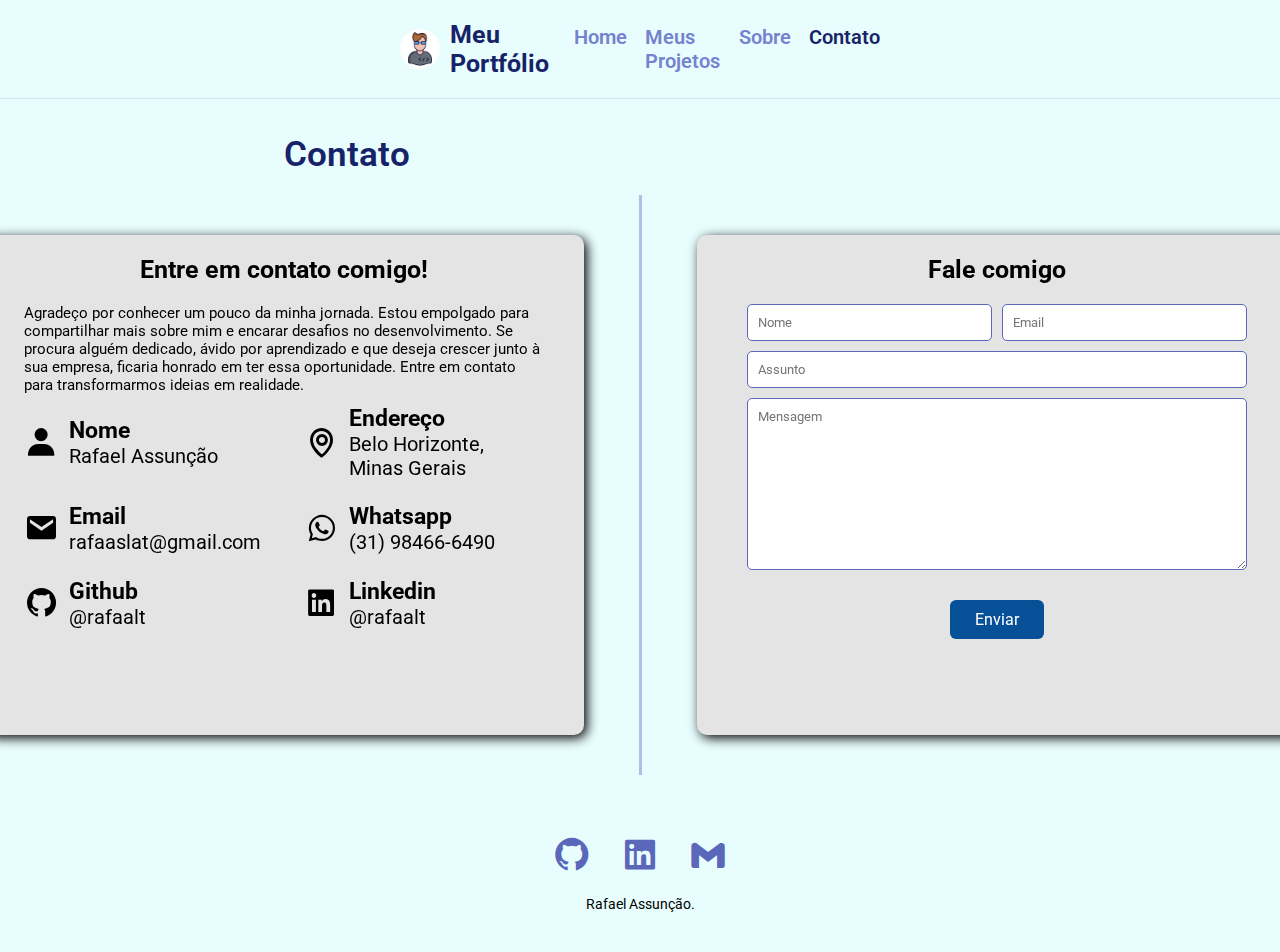
==== contato.html @ a6a91e9c "index e contato" ====
<!DOCTYPE html>
<html lang="pt-br">
<head>
    <meta charset="UTF-8">
    <meta name="viewport" content="width=device-width, initial-scale=1.0">
    <link rel="stylesheet" href="style.css">
    <link rel="stylesheet" href="styleContato.css">
    <link href='https://unpkg.com/boxicons@2.1.4/css/boxicons.min.css' rel='stylesheet'>
    <title>Contato</title>
</head>
<body>
    <header>
        <div class="logo">
            <img src="assets/icon.gif">
            <p>Meu Portfólio</p>
        </div>
        <div class="links">
            <a href="index.html">Home</a>
            <a href="projetos.html">Meus Projetos</a>
            <a href="sobre.html">Sobre</a>
            <a class="selected" href="contato.html">Contato</a>
        </div>
    </header>
    <div class="title">Contato</div>
    <div class="contato-container">
        <div class="left">
            <div class="contato">
                <h4>Entre em contato comigo!</h4>
                <p class="desc">Agradeço por conhecer um pouco da minha jornada. Estou empolgado para compartilhar mais sobre mim e encarar desafios no desenvolvimento. Se procura alguém dedicado, ávido por aprendizado e que deseja crescer junto à sua empresa, ficaria honrado em ter essa oportunidade. Entre em contato para transformarmos ideias em realidade.</p>
                <div class="itens">
                    <div class="item">
                        <div class="icon">
                            <i class="bx bxs-user"></i>
                        </div>
                        <div class="dados">
                            <h3 class="info1">Nome</h3>
                            <p class="info2">Rafael Assunção</p>
                        </div>
                    </div>
                    <div class="item">
                        <div class="icon">
                            <i class="bx bx-map"></i>
                        </div>
                        <div class="dados">
                            <h3 class="info1">Endereço</h3>
                            <p class="info2">Belo Horizonte, <br>Minas Gerais</p>
                        </div>
                    </div>
                    <div class="item">
                        <div class="icon">
                            <i class="bx bxs-envelope"></i>
                        </div>
                        <div class="dados">
                            <h3 class="info1">Email</h3>
                            <p class="info2">rafaaslat@gmail.com</p>
                        </div>
                    </div>
                    <div class="item">
                        <div class="icon">
                            <i class="bx bxl-whatsapp"></i>
                        </div>
                        <div class="dados">
                            <h3 class="info1">Whatsapp</h3>
                            <p class="info2">(31) 98466-6490</p>
                        </div>
                    </div>
                    <div class="item">
                        <div class="icon">
                            <i class="bx bxl-github"></i>
                        </div>
                        <div class="dados">
                            <h3 class="info1">Github</h3>
                            <p class="info2">@rafaalt</p>
                        </div>
                    </div>
                    <div class="item">
                        <div class="icon">
                            <i class="bx bxl-linkedin-square"></i>
                        </div>
                        <div class="dados">
                            <h3 class="info1">Linkedin</h3>
                            <p class="info2">@rafaalt</p>
                        </div>
                    </div>
                </div>
            </div>
        </div>
        <div class="right">
            <div class="contato">
                <h4>Fale comigo</h4>
                <form action="https://formsubmit.co/rafaaslat@gmail.com" method="POST" class="input-area">
                    <div class="fields">
                    <div class="field name">
                        <input type="text" name="nome" placeholder="Nome" required>
                    </div>
                    <div class="field email">
                        <input type="email" name="email" placeholder="Email" required>
                    </div> 
                    </div> 
                    <div class="field">
                    <input type="text" name="assunto" placeholder="Assunto" required>
                    </div>
                    <div class="textarea">
                    <textarea cols="30" rows="10" name="mensagem" placeholder="Mensagem" required></textarea>
                    </div>
                    <div class="button">
                    <button type="submit">Enviar</button> 
                    </div> 
                    <input type="hidden" name="_subject" target="_blank" value="New submission!">
                </form>
            </div>
        </div>
    </div>
    
    <footer>
        <div class="socials">
            <a href="https://github.com/rafaalt" target="_blank">
                <i class='bx bxl-github'></i>
            </a>
            <a href="https://linkedin.com/in/rafaalt" target="_blank">
                <i class='bx bxl-linkedin-square'></i>
            </a>
            <a href="mailto:rafaaslat@gmail.com" target="_blank">
                <i class='bx bxl-gmail'></i>
            </a>
        </div>
        <p>Rafael Assunção.</p>
    </footer>      
</body>
</html>
---- style.css ----
@import url('https://fonts.googleapis.com/css2?family=Roboto:ital,wght@0,300;0,400;0,500;0,700;1,400&display=swap');

*{
    margin: 0;
    padding: 0;
    box-sizing: border-box;
    font-family: 'Roboto', sans-serif;
}

body{
    display: flex;
    background-color: #e8fdfd;
    align-items: center;
    justify-content: center;
    flex-direction: column;
    cursor: default;
}

header{
    padding: 20px 400px;
    display: flex;
    align-items: center;
    justify-content: space-between;
    font-weight: 600;
    border-bottom: 1px solid rgb(30, 28, 121, 0.1);
    width: 100%;
}

header .logo{
    display: flex;
    align-items: center;
    gap: 10px;
    cursor: default;
}

header .logo img{
    width: 40px;
    height: 40px;
    border-radius: 50%;
}

header .logo p{
    font-size: 25px;
    color: #172368;
    font-weight: bold;
    text-decoration: none;
}

header .links{
    display: flex;
    gap: 18px;
    color: white;
    font-size: 20px;
}

header .links a{
    transition: color 0.3s ease;
    text-decoration: none;
    color: #7482cf;
}

header .links a:hover,
header .links a.selected{
    color: #172368;
}
.index-me .dados{
    display: flex;
    justify-content: space-between;
    gap: 150px;
}
.index-me img{
    width: 300px;
    height: 300px;
    border-radius: 50%;
    filter: drop-shadow(5px 5px 10px rgba(255, 255, 255, 0.5));
}
.index-me .dados{
    text-align: center;
    display: flex;
}
.index-me .dados h1{
    font-size: 50px;
    color: #172368;
    margin-top: 15px;
}

.index-me .dados a{
    margin-top: 100px;
    justify-content: center;
    align-items: flex-end;
}

.index-me .dados p{
    margin-top: 15px;
    font-size: 30px;
    color: #172368;
}
/* Conhecimentos */
.meus-conhecimentos{
    display: grid;
    grid-template-columns: repeat(5, 1fr);
    gap: 35px;
    padding: 25px;
    align-items: center;
    justify-content: center;
    flex-direction: column;
    width: 100%;
    padding-inline: 250px;
}
.meus-conhecimentos .conhecimento{
    align-items: center;
    justify-content: center;
    text-align: center;
    cursor: pointer;
}
.meus-conhecimentos img{
    width: 100px;
    height: 100px;
    border-radius: 10%;
    filter: drop-shadow(1px 1px 1px rgba(1, 1, 1, 1));
}
.meus-conhecimentos .conhecimento:hover img{
    filter: drop-shadow(5px 5px 5px rgba(1, 1, 1, 1));
    cursor: pointer;
}
.meus-conhecimentos p{
    font-size: 25px;
    color: #172368;
    font-weight: 500;
    text-align: center;

}
.index-projects, .index-conhecimentos, .index-me{
    display: flex;
    align-items: center;
    justify-content: center;
    flex-direction: column;
    padding-top: 50px;
    padding-bottom: 50px;
    width: 1620px;
    border-bottom: 1px solid rgb(90, 103, 187, 0.5);
    margin-inline: 10px;
}
.main-projects{
    padding: 20px;
    display: flex;
    justify-content: space-between;
    gap: 40px;
    align-items: center;
    padding-inline: 250px;
}

.main-projects .main-project{
    display: flex;
    flex-direction: column;
    width: 360px;
    height: 500px;
    border-radius: 8px;
    background-color: rgb(236, 236, 236);
    padding: 20px;
}

.main-project:hover{
    cursor: pointer;
    filter: drop-shadow(5px 5px 10px rgba(0, 0, 0, 1));
}

.main-project:hover img{
    filter: drop-shadow(5px 5px 10px rgba(1, 1, 1, 1));
}

.main-project h3{
    font-size: 30px;
    padding: 0px 10px;
    margin-top: 10px;
    font-weight: 700;
}

.main-project .info{
    display: flex;
    flex-direction: column;
    justify-content: center;
    align-items: center;

}
.main-projects .main-project img{
    width: 320px;
    padding: 5px;
    border-radius: 15px;
}

.main-projects .main-project .info .language{
    padding: 3px 14px;
    border-radius: 16px;
    font-size: 16px;
    font-weight: bold;
    width: 110px;
    text-align: center;
    margin-inline: 15px;
}

.main-project .info .txt{
    margin-top: 20px;
    height: 90px;

}
.sub-title{
    padding: 15px 254px 15px;
    width: 100%;
    font-size: 30px;
    font-weight: 600;
    color: #172368;
}
.main-project .badge{
    align-items: center;
    display: flex;
    flex-direction: row;
    width: 300px;
    justify-content: center;
    margin-top: 5px;
}
.main-project .buttons{
    text-decoration: none;
    align-items: end;
    display: flex;
    flex-direction: row;
    width: 300px;
    justify-content: center;
    margin-top: 5px;
}
.main-project .buttons a{
    margin-inline: 15px;
}
.page-title{
    padding: 80px 234px 20px;
    width: 100%;
}

footer{
    padding: 40px 0;
    display: flex;
    flex-direction: column;
    align-items: center;
}

footer .socials{
    display: flex;
    align-items: center;
    gap: 28px;
    margin-bottom: 20px;
}

footer .socials i{
    font-size: 40px;
    cursor: pointer;
    color: rgb(90, 103, 187);
    transition: color 0.3s ease;
}

footer .socials i:hover{
    color: #303f9f;
}

footer p{
    font-size: 14px;
}

/* Projetos */
.container{
    padding: 30px 148px 60px;
    display: flex;
    flex-direction: column;
    align-items: center;
}


.projects .item{
    display: flex;
    gap: 30px;
    margin-bottom: 30px;
    padding-bottom: 30px;
    padding-inline: 30px;
    width: 1200px;
    border-bottom: 2px solid #8e97cf;
    position: relative;
}

.projects .item img{
    width: 424px;
    height: 240px;
    border-radius: 6px;
    transition: all 0.5s ease-in-out;
}

.projects .item img:hover{
    cursor: pointer;
    transition: all 0.3s ease;
    filter: drop-shadow(5px 5px 10px rgba(0, 0, 0, 1));
}

.projects .item h2{
    font-size: 30px;
    margin-bottom: 5px;
    margin-top: 10px;
}

.projects .item .details .item-info{
    display: flex;
    align-items: center;
    gap: 20px;
    margin-bottom: 20px;
}

.item .language{
    padding: 3px 14px;
    border-radius: 16px;
    font-size: 16px;
    font-weight: bold;
}

.Javascript{
    background-color: rgb(251, 255, 17);
    color: black;
}

.Python{
    background-color: #1e2e99;
    color: white;
}

.Swift{
    background-color: rgb(250, 96, 40);
    color: white;
}
.Aplicativo{
    background-color: rgb(20, 153, 38);
    color: white;
}
.Java{
    background-color: rgb(192, 0, 0);
    color: white;
}
.item .item-end{
    position: absolute;
    bottom: 0;
    align-items: end;
    display: flex;
    width:  680px;
    margin-bottom: 35px;
    justify-content: space-between;
}
.item .item-end p{
    font-weight: 500;
    font-size: 25px;
}
.main-project .buttons a,
.item .buttons a{
    display: inline-block;
    padding: 6px 10px;
    background-color: #7482cf;
    color:#fff;
    text-decoration: none;
    text-align: center;
    font-weight: 500;
    border-radius: 10px;
    margin-right: 10px;
    margin-top: 20px;
    transition: all 0.1s ease;
}

.btn-final{
    display: inline-block;
    padding: 10px;
    background-color: #172368;
    color:#fff;
    text-decoration: none;
    text-align: center;
    font-weight: 500;
    border-radius: 6px;
    margin-top: 20px;
    transition: all 0.1s ease;
    cursor: pointer;
}
.btn-final:hover{
    background-color: #681732;
    transform: translateY(-3px);
}
.main-project .buttons a:hover,
.item .buttons a:hover{
    background-color: #2b3a96;
    box-shadow: 0px 7px 29px 0px rgba(100,100,111,0.2);
}
---- styleContato.css ----
.contato-container{
    display: flex;
    padding: 20px;
}
.contato-container .contato{
    width: 600px;
    height: 500px;
    margin-inline: 15px;
    padding-inline: 20px;
    background-color: rgb(228, 228, 228);
    border-radius: 10px;
    filter: drop-shadow(3px 3px 6px rgba(0, 0, 0, 1));
}
.contato:hover{
    filter: drop-shadow(5px 5px 10px rgba(0, 0, 0, 1));
}
.contato-container .itens{
    display: grid;
    grid-template-columns: repeat(2, 1fr);
}
.title{
    padding: 35px 284px 0px;
    width: 100%;
    font-size: 35px;
    font-weight: 600;
    color: #172368;
}
.contato-container .itens .item{
    display: flex;
    align-items: center;
    padding: 10px;
}

.contato-container .itens .item .dados{
    display: flex;
    flex-direction: column;
    font-size: 20px;
}

.contato-container .itens i{
    font-size: 35px;
    padding: 10px;
}
.left{
    padding: 40px;
}
.right{
    padding: 40px;
    border-left: 3px solid rgb(90, 103, 187, 0.4);
}

.contato-container h4{
    font-size: 25px;
    text-align: center;
    padding: 20px;
}

.contato-container .contato .desc{
    padding-inline: 20px;
    font-size: 15px;
}
.input-area {
    max-width: 500px;
    margin: auto;
}
  
.fields {
    display: flex;
    flex-wrap: wrap;
    gap: 10px;
}
  
.field {
    flex: 1;
}
  
.name, .email {
    flex: 1;
}
  
.field input, .textarea textarea {
    width: 100%;
    padding: 10px;
    margin-bottom: 10px;
    border: 1px solid rgb(90, 103, 187);
    border-radius: 5px;
    box-sizing: border-box;
}
  
.textarea textarea {
    resize: vertical;
}
.button {
    text-align: center;
}
  
button {
    padding: 10px 25px;
    background-color: #055096;
    color: #fff;
    border: none;
    border-radius: 6px;
    cursor: pointer;
    font-size: 16px;
    margin-top: 16px;
}
  
  button:hover {
    background-color: #220392;
  }
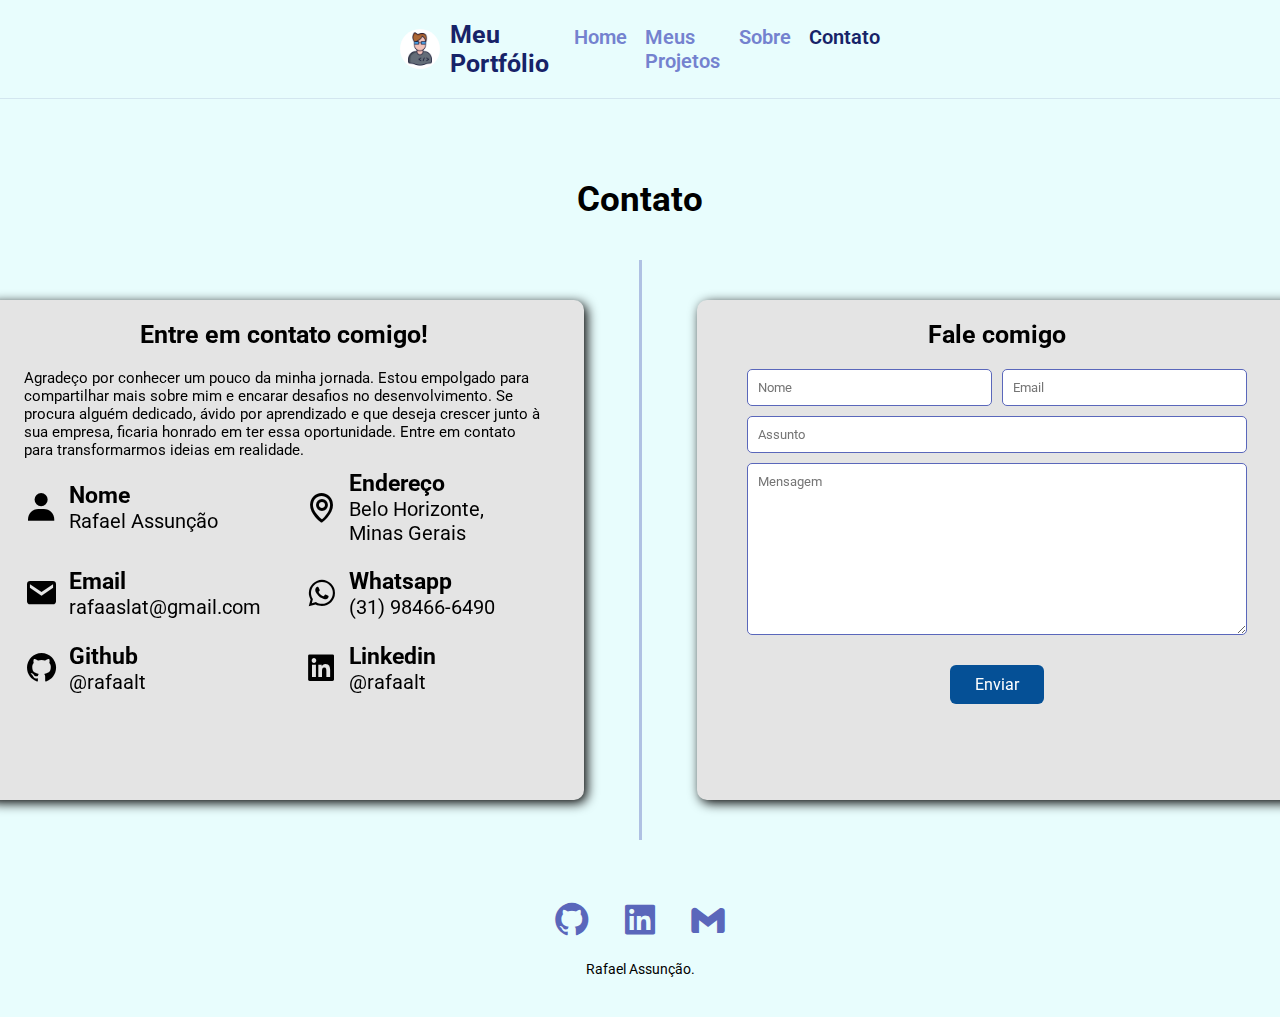
==== commit a25882ab: "sobre-conhecimento" ====
--- a/contato.html
+++ b/contato.html
@@ -21,7 +21,7 @@
             <a class="selected" href="contato.html">Contato</a>
         </div>
     </header>
-    <div class="title">Contato</div>
+    <h1 class="page-title">Contato</h1>
     <div class="contato-container">
         <div class="left">
             <div class="contato">
--- a/style.css
+++ b/style.css
@@ -111,7 +111,7 @@
     align-items: center;
     justify-content: center;
     text-align: center;
-    cursor: pointer;
+    cursor: default;
 }
 .meus-conhecimentos img{
     width: 100px;
@@ -121,7 +121,6 @@
 }
 .meus-conhecimentos .conhecimento:hover img{
     filter: drop-shadow(5px 5px 5px rgba(1, 1, 1, 1));
-    cursor: pointer;
 }
 .meus-conhecimentos p{
     font-size: 25px;
@@ -210,6 +209,7 @@
     font-size: 30px;
     font-weight: 600;
     color: #172368;
+    text-align: center;
 }
 .main-project .badge{
     align-items: center;
@@ -234,6 +234,8 @@
 .page-title{
     padding: 80px 234px 20px;
     width: 100%;
+    font-size: 35px;
+    text-align: center;
 }
 
 footer{
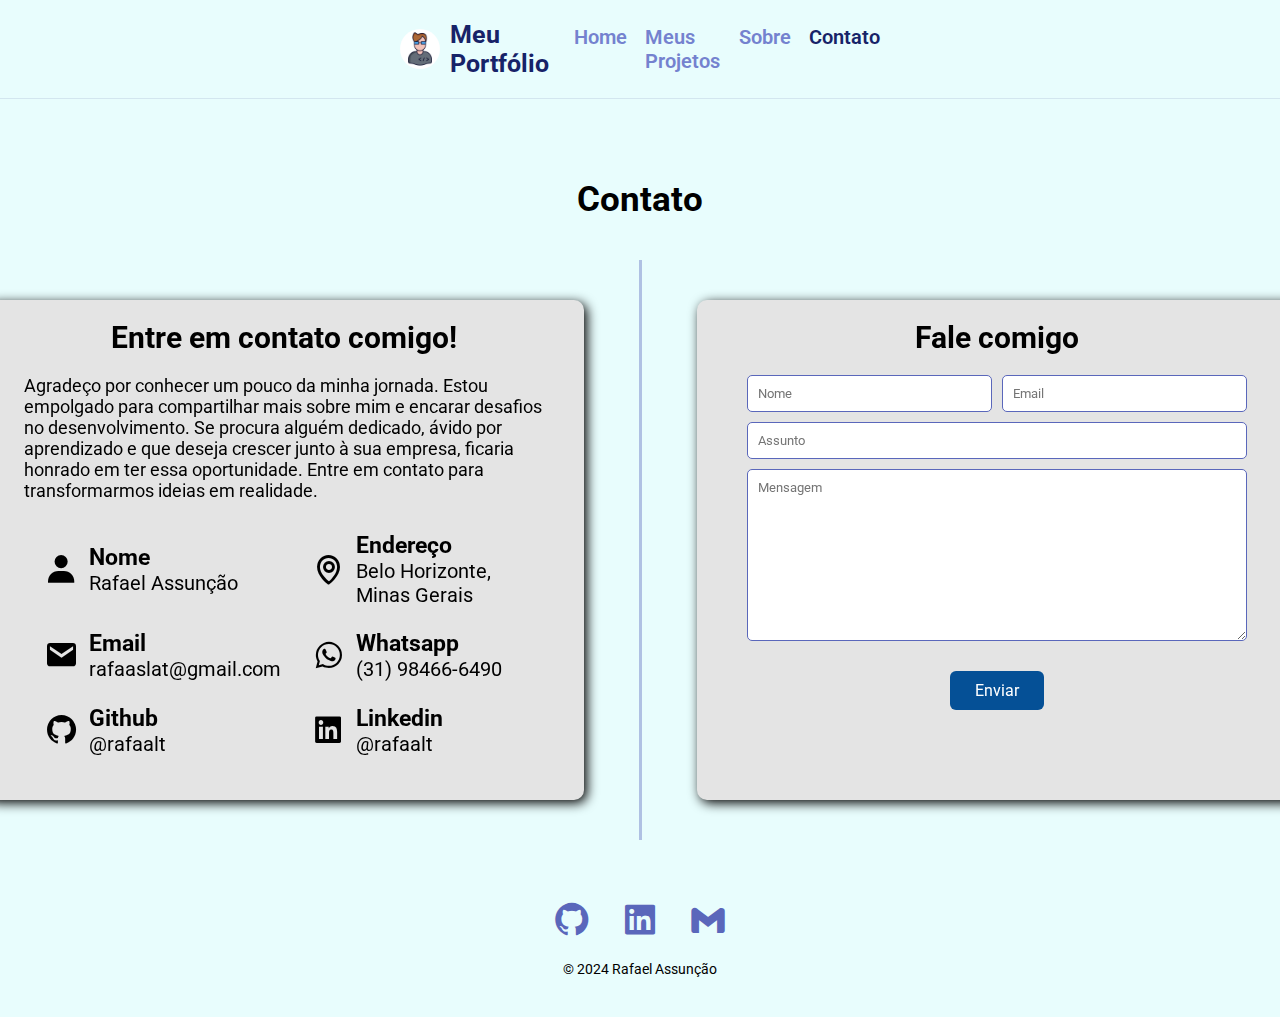
==== commit a69f43a8: "formacao academica" ====
--- a/contato.html
+++ b/contato.html
@@ -124,7 +124,7 @@
                 <i class='bx bxl-gmail'></i>
             </a>
         </div>
-        <p>Rafael Assunção.</p>
+        <p>© 2024 Rafael Assunção</p>
     </footer>      
 </body>
 </html>--- a/styleContato.css
+++ b/styleContato.css
@@ -17,6 +17,7 @@
 .contato-container .itens{
     display: grid;
     grid-template-columns: repeat(2, 1fr);
+    padding: 20px;
 }
 .title{
     padding: 35px 284px 0px;
@@ -50,14 +51,14 @@
 }
 
 .contato-container h4{
-    font-size: 25px;
+    font-size: 30px;
     text-align: center;
     padding: 20px;
 }
 
 .contato-container .contato .desc{
     padding-inline: 20px;
-    font-size: 15px;
+    font-size: 18px;
 }
 .input-area {
     max-width: 500px;
